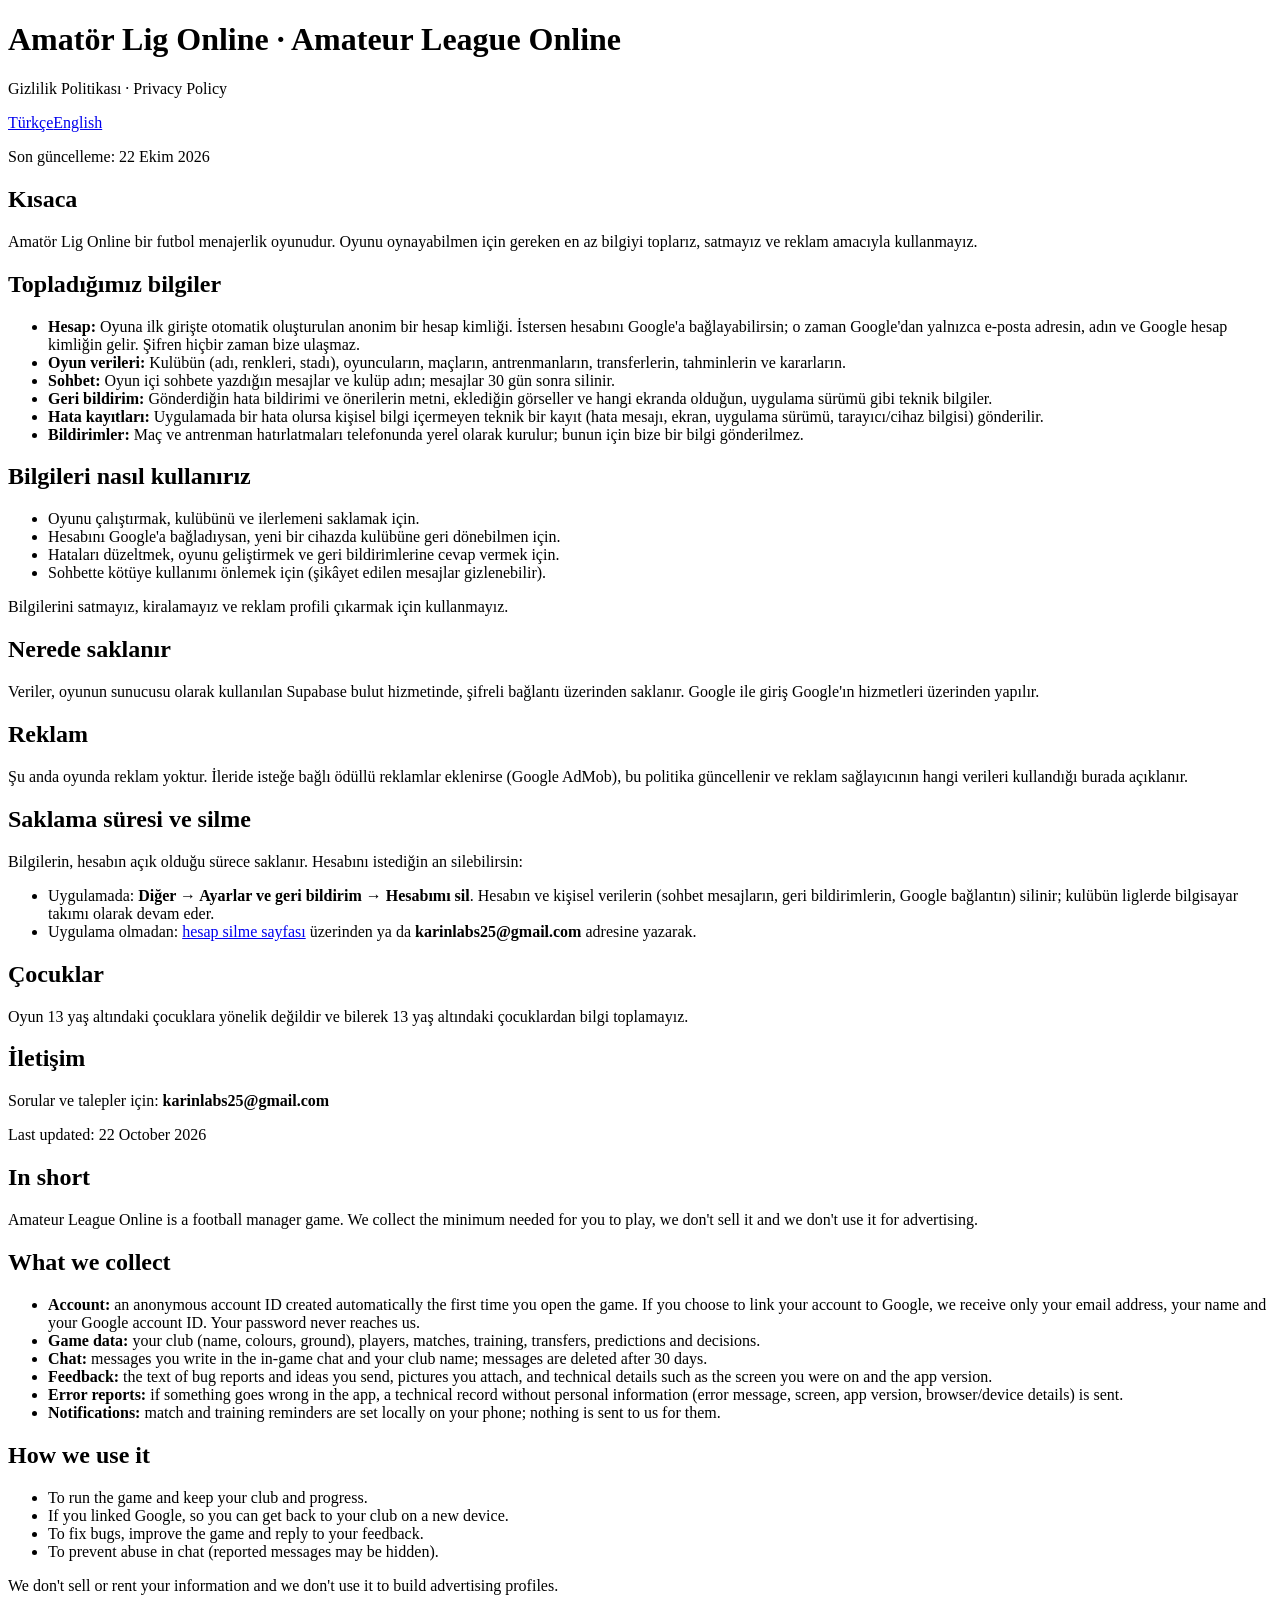
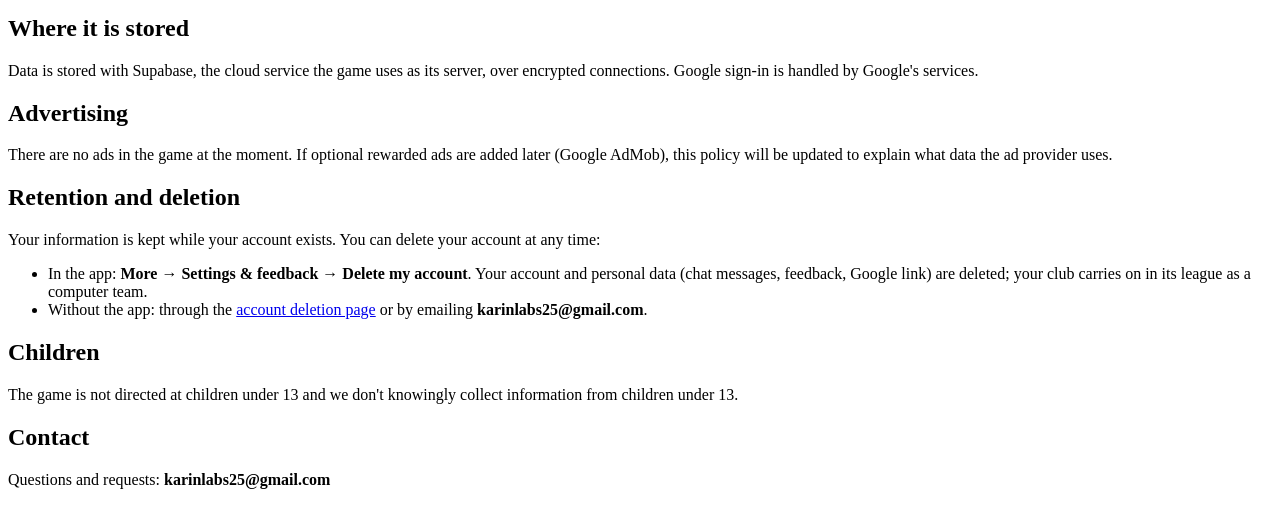
==== privacy.html @ 636dc2d3 "Create privacy.html" ====
<!doctype html><html lang="tr"><head><meta charset="utf-8"><meta name="viewport" content="width=device-width,initial-scale=1">
<title>Gizlilik Politikası · Privacy Policy — Amatör Lig Online</title><link rel="stylesheet" href="style.css"></head><body>
<header><h1>Amatör Lig Online · Amateur League Online</h1><p>Gizlilik Politikası · Privacy Policy</p></header>
<main><nav class="lang"><a href="#tr">Türkçe</a><a href="#en">English</a></nav>
<div id="tr">
<p class="muted">Son güncelleme: 22 Ekim 2026</p>
<section><h2>Kısaca</h2><p>Amatör Lig Online bir futbol menajerlik oyunudur. Oyunu oynayabilmen için gereken en az bilgiyi toplarız, satmayız ve reklam amacıyla kullanmayız.</p></section>
<section><h2>Topladığımız bilgiler</h2><ul>
<li><b>Hesap:</b> Oyuna ilk girişte otomatik oluşturulan anonim bir hesap kimliği. İstersen hesabını Google'a bağlayabilirsin; o zaman Google'dan yalnızca e-posta adresin, adın ve Google hesap kimliğin gelir. Şifren hiçbir zaman bize ulaşmaz.</li>
<li><b>Oyun verileri:</b> Kulübün (adı, renkleri, stadı), oyuncuların, maçların, antrenmanların, transferlerin, tahminlerin ve kararların.</li>
<li><b>Sohbet:</b> Oyun içi sohbete yazdığın mesajlar ve kulüp adın; mesajlar 30 gün sonra silinir.</li>
<li><b>Geri bildirim:</b> Gönderdiğin hata bildirimi ve önerilerin metni, eklediğin görseller ve hangi ekranda olduğun, uygulama sürümü gibi teknik bilgiler.</li>
<li><b>Hata kayıtları:</b> Uygulamada bir hata olursa kişisel bilgi içermeyen teknik bir kayıt (hata mesajı, ekran, uygulama sürümü, tarayıcı/cihaz bilgisi) gönderilir.</li>
<li><b>Bildirimler:</b> Maç ve antrenman hatırlatmaları telefonunda yerel olarak kurulur; bunun için bize bir bilgi gönderilmez.</li></ul></section>
<section><h2>Bilgileri nasıl kullanırız</h2><ul><li>Oyunu çalıştırmak, kulübünü ve ilerlemeni saklamak için.</li><li>Hesabını Google'a bağladıysan, yeni bir cihazda kulübüne geri dönebilmen için.</li><li>Hataları düzeltmek, oyunu geliştirmek ve geri bildirimlerine cevap vermek için.</li><li>Sohbette kötüye kullanımı önlemek için (şikâyet edilen mesajlar gizlenebilir).</li></ul>
<p>Bilgilerini satmayız, kiralamayız ve reklam profili çıkarmak için kullanmayız.</p></section>
<section><h2>Nerede saklanır</h2><p>Veriler, oyunun sunucusu olarak kullanılan Supabase bulut hizmetinde, şifreli bağlantı üzerinden saklanır. Google ile giriş Google'ın hizmetleri üzerinden yapılır.</p></section>
<section><h2>Reklam</h2><p>Şu anda oyunda reklam yoktur. İleride isteğe bağlı ödüllü reklamlar eklenirse (Google AdMob), bu politika güncellenir ve reklam sağlayıcının hangi verileri kullandığı burada açıklanır.</p></section>
<section><h2>Saklama süresi ve silme</h2><p>Bilgilerin, hesabın açık olduğu sürece saklanır. Hesabını istediğin an silebilirsin:</p><ul>
<li>Uygulamada: <b>Diğer → Ayarlar ve geri bildirim → Hesabımı sil</b>. Hesabın ve kişisel verilerin (sohbet mesajların, geri bildirimlerin, Google bağlantın) silinir; kulübün liglerde bilgisayar takımı olarak devam eder.</li>
<li>Uygulama olmadan: <a href="delete.html">hesap silme sayfası</a> üzerinden ya da <b>karinlabs25@gmail.com</b> adresine yazarak.</li></ul></section>
<section><h2>Çocuklar</h2><p>Oyun 13 yaş altındaki çocuklara yönelik değildir ve bilerek 13 yaş altındaki çocuklardan bilgi toplamayız.</p></section>
<section><h2>İletişim</h2><p>Sorular ve talepler için: <b>karinlabs25@gmail.com</b></p></section>
</div>
<div id="en">
<p class="muted">Last updated: 22 October 2026</p>
<section><h2>In short</h2><p>Amateur League Online is a football manager game. We collect the minimum needed for you to play, we don't sell it and we don't use it for advertising.</p></section>
<section><h2>What we collect</h2><ul>
<li><b>Account:</b> an anonymous account ID created automatically the first time you open the game. If you choose to link your account to Google, we receive only your email address, your name and your Google account ID. Your password never reaches us.</li>
<li><b>Game data:</b> your club (name, colours, ground), players, matches, training, transfers, predictions and decisions.</li>
<li><b>Chat:</b> messages you write in the in-game chat and your club name; messages are deleted after 30 days.</li>
<li><b>Feedback:</b> the text of bug reports and ideas you send, pictures you attach, and technical details such as the screen you were on and the app version.</li>
<li><b>Error reports:</b> if something goes wrong in the app, a technical record without personal information (error message, screen, app version, browser/device details) is sent.</li>
<li><b>Notifications:</b> match and training reminders are set locally on your phone; nothing is sent to us for them.</li></ul></section>
<section><h2>How we use it</h2><ul><li>To run the game and keep your club and progress.</li><li>If you linked Google, so you can get back to your club on a new device.</li><li>To fix bugs, improve the game and reply to your feedback.</li><li>To prevent abuse in chat (reported messages may be hidden).</li></ul>
<p>We don't sell or rent your information and we don't use it to build advertising profiles.</p></section>
<section><h2>Where it is stored</h2><p>Data is stored with Supabase, the cloud service the game uses as its server, over encrypted connections. Google sign-in is handled by Google's services.</p></section>
<section><h2>Advertising</h2><p>There are no ads in the game at the moment. If optional rewarded ads are added later (Google AdMob), this policy will be updated to explain what data the ad provider uses.</p></section>
<section><h2>Retention and deletion</h2><p>Your information is kept while your account exists. You can delete your account at any time:</p><ul>
<li>In the app: <b>More → Settings &amp; feedback → Delete my account</b>. Your account and personal data (chat messages, feedback, Google link) are deleted; your club carries on in its league as a computer team.</li>
<li>Without the app: through the <a href="delete.html">account deletion page</a> or by emailing <b>karinlabs25@gmail.com</b>.</li></ul></section>
<section><h2>Children</h2><p>The game is not directed at children under 13 and we don't knowingly collect information from children under 13.</p></section>
<section><h2>Contact</h2><p>Questions and requests: <b>karinlabs25@gmail.com</b></p></section>
</div></main></body></html>
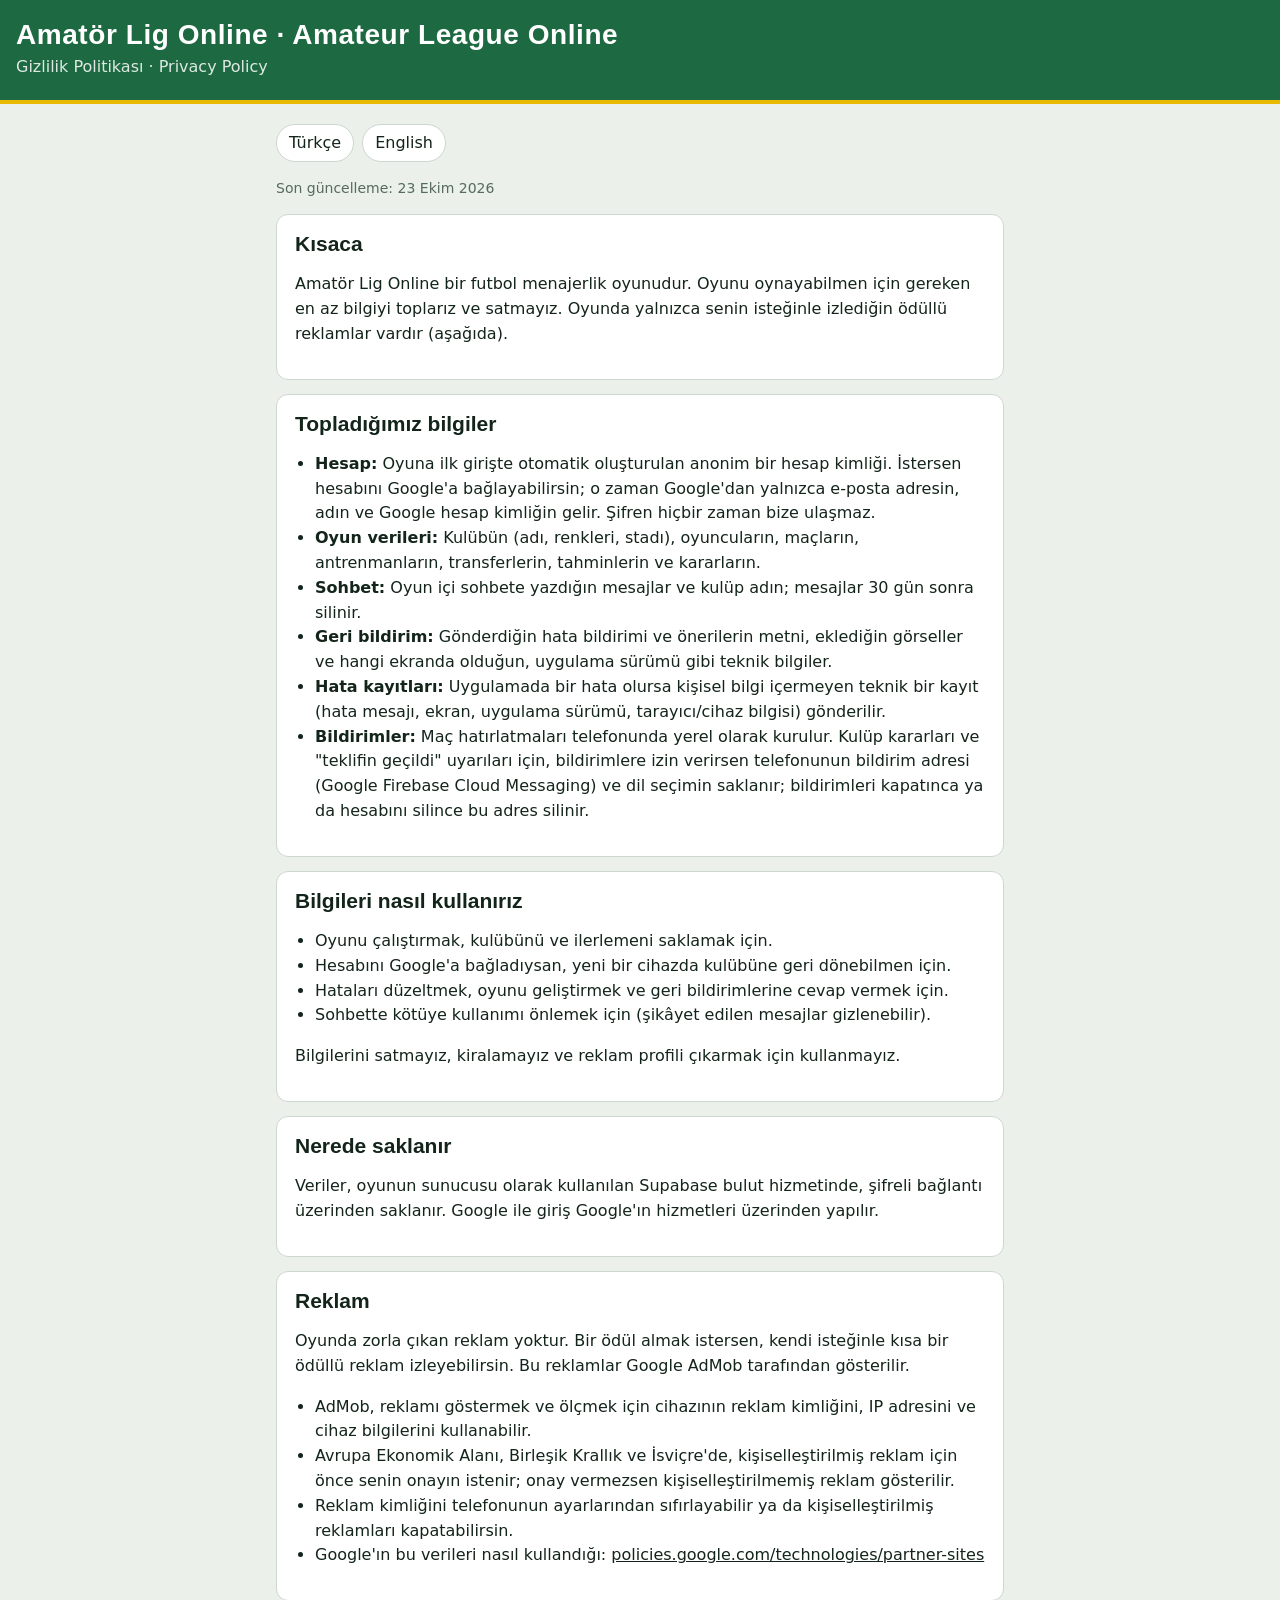
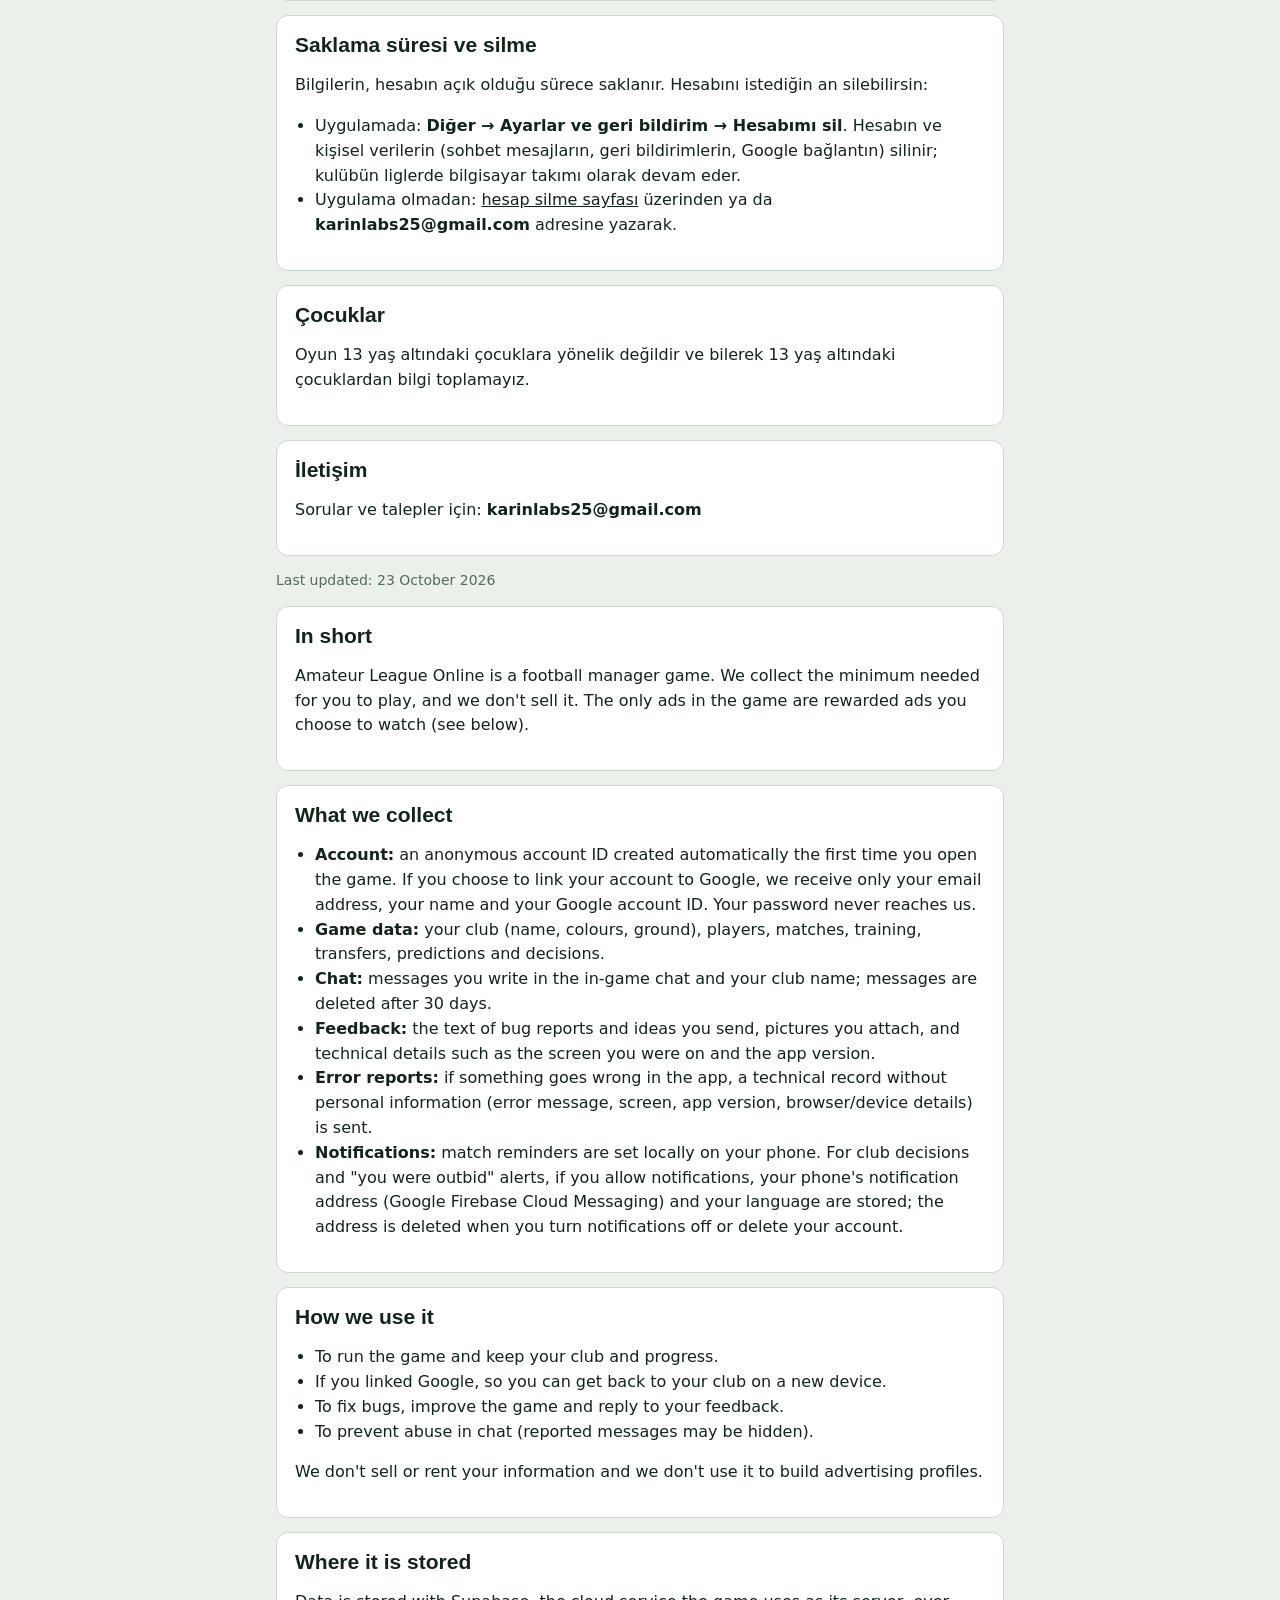
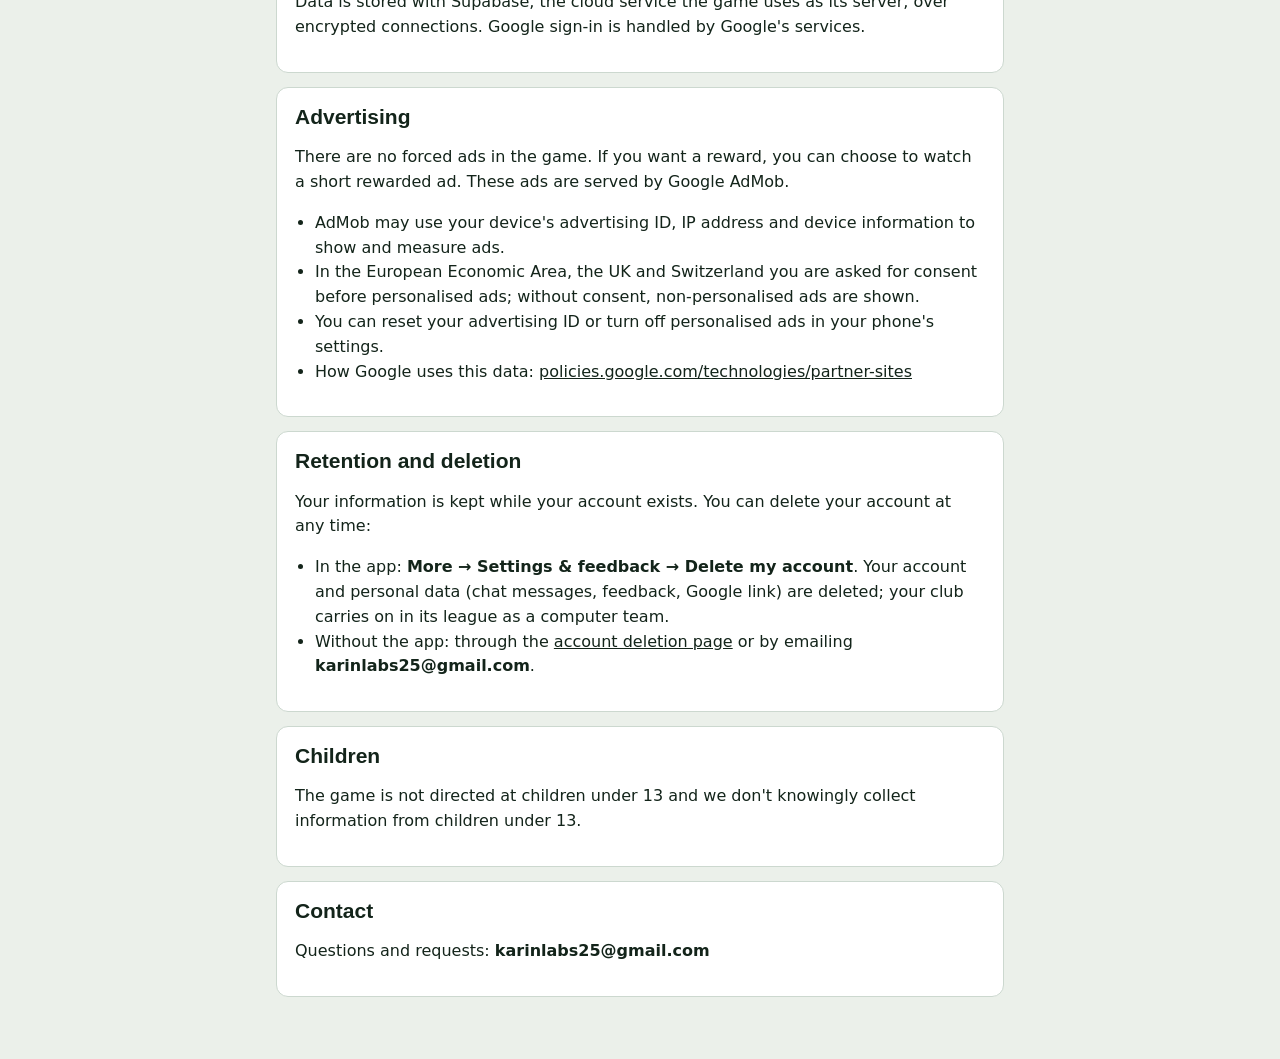
==== commit 4d0068fb: "Update privacy.html" ====
--- a/privacy.html
+++ b/privacy.html
@@ -3,19 +3,19 @@
 <header><h1>Amatör Lig Online · Amateur League Online</h1><p>Gizlilik Politikası · Privacy Policy</p></header>
 <main><nav class="lang"><a href="#tr">Türkçe</a><a href="#en">English</a></nav>
 <div id="tr">
-<p class="muted">Son güncelleme: 22 Ekim 2026</p>
-<section><h2>Kısaca</h2><p>Amatör Lig Online bir futbol menajerlik oyunudur. Oyunu oynayabilmen için gereken en az bilgiyi toplarız, satmayız ve reklam amacıyla kullanmayız.</p></section>
+<p class="muted">Son güncelleme: 23 Ekim 2026</p>
+<section><h2>Kısaca</h2><p>Amatör Lig Online bir futbol menajerlik oyunudur. Oyunu oynayabilmen için gereken en az bilgiyi toplarız ve satmayız. Oyunda yalnızca senin isteğinle izlediğin ödüllü reklamlar vardır (aşağıda).</p></section>
 <section><h2>Topladığımız bilgiler</h2><ul>
 <li><b>Hesap:</b> Oyuna ilk girişte otomatik oluşturulan anonim bir hesap kimliği. İstersen hesabını Google'a bağlayabilirsin; o zaman Google'dan yalnızca e-posta adresin, adın ve Google hesap kimliğin gelir. Şifren hiçbir zaman bize ulaşmaz.</li>
 <li><b>Oyun verileri:</b> Kulübün (adı, renkleri, stadı), oyuncuların, maçların, antrenmanların, transferlerin, tahminlerin ve kararların.</li>
 <li><b>Sohbet:</b> Oyun içi sohbete yazdığın mesajlar ve kulüp adın; mesajlar 30 gün sonra silinir.</li>
 <li><b>Geri bildirim:</b> Gönderdiğin hata bildirimi ve önerilerin metni, eklediğin görseller ve hangi ekranda olduğun, uygulama sürümü gibi teknik bilgiler.</li>
 <li><b>Hata kayıtları:</b> Uygulamada bir hata olursa kişisel bilgi içermeyen teknik bir kayıt (hata mesajı, ekran, uygulama sürümü, tarayıcı/cihaz bilgisi) gönderilir.</li>
-<li><b>Bildirimler:</b> Maç ve antrenman hatırlatmaları telefonunda yerel olarak kurulur; bunun için bize bir bilgi gönderilmez.</li></ul></section>
+<li><b>Bildirimler:</b> Maç hatırlatmaları telefonunda yerel olarak kurulur. Kulüp kararları ve "teklifin geçildi" uyarıları için, bildirimlere izin verirsen telefonunun bildirim adresi (Google Firebase Cloud Messaging) ve dil seçimin saklanır; bildirimleri kapatınca ya da hesabını silince bu adres silinir.</li></ul></section>
 <section><h2>Bilgileri nasıl kullanırız</h2><ul><li>Oyunu çalıştırmak, kulübünü ve ilerlemeni saklamak için.</li><li>Hesabını Google'a bağladıysan, yeni bir cihazda kulübüne geri dönebilmen için.</li><li>Hataları düzeltmek, oyunu geliştirmek ve geri bildirimlerine cevap vermek için.</li><li>Sohbette kötüye kullanımı önlemek için (şikâyet edilen mesajlar gizlenebilir).</li></ul>
 <p>Bilgilerini satmayız, kiralamayız ve reklam profili çıkarmak için kullanmayız.</p></section>
 <section><h2>Nerede saklanır</h2><p>Veriler, oyunun sunucusu olarak kullanılan Supabase bulut hizmetinde, şifreli bağlantı üzerinden saklanır. Google ile giriş Google'ın hizmetleri üzerinden yapılır.</p></section>
-<section><h2>Reklam</h2><p>Şu anda oyunda reklam yoktur. İleride isteğe bağlı ödüllü reklamlar eklenirse (Google AdMob), bu politika güncellenir ve reklam sağlayıcının hangi verileri kullandığı burada açıklanır.</p></section>
+<section><h2>Reklam</h2><p>Oyunda zorla çıkan reklam yoktur. Bir ödül almak istersen, kendi isteğinle kısa bir ödüllü reklam izleyebilirsin. Bu reklamlar Google AdMob tarafından gösterilir.</p><ul><li>AdMob, reklamı göstermek ve ölçmek için cihazının reklam kimliğini, IP adresini ve cihaz bilgilerini kullanabilir.</li><li>Avrupa Ekonomik Alanı, Birleşik Krallık ve İsviçre'de, kişiselleştirilmiş reklam için önce senin onayın istenir; onay vermezsen kişiselleştirilmemiş reklam gösterilir.</li><li>Reklam kimliğini telefonunun ayarlarından sıfırlayabilir ya da kişiselleştirilmiş reklamları kapatabilirsin.</li><li>Google'ın bu verileri nasıl kullandığı: <a href="https://policies.google.com/technologies/partner-sites">policies.google.com/technologies/partner-sites</a></li></ul></section>
 <section><h2>Saklama süresi ve silme</h2><p>Bilgilerin, hesabın açık olduğu sürece saklanır. Hesabını istediğin an silebilirsin:</p><ul>
 <li>Uygulamada: <b>Diğer → Ayarlar ve geri bildirim → Hesabımı sil</b>. Hesabın ve kişisel verilerin (sohbet mesajların, geri bildirimlerin, Google bağlantın) silinir; kulübün liglerde bilgisayar takımı olarak devam eder.</li>
 <li>Uygulama olmadan: <a href="delete.html">hesap silme sayfası</a> üzerinden ya da <b>karinlabs25@gmail.com</b> adresine yazarak.</li></ul></section>
@@ -23,19 +23,19 @@
 <section><h2>İletişim</h2><p>Sorular ve talepler için: <b>karinlabs25@gmail.com</b></p></section>
 </div>
 <div id="en">
-<p class="muted">Last updated: 22 October 2026</p>
-<section><h2>In short</h2><p>Amateur League Online is a football manager game. We collect the minimum needed for you to play, we don't sell it and we don't use it for advertising.</p></section>
+<p class="muted">Last updated: 23 October 2026</p>
+<section><h2>In short</h2><p>Amateur League Online is a football manager game. We collect the minimum needed for you to play, and we don't sell it. The only ads in the game are rewarded ads you choose to watch (see below).</p></section>
 <section><h2>What we collect</h2><ul>
 <li><b>Account:</b> an anonymous account ID created automatically the first time you open the game. If you choose to link your account to Google, we receive only your email address, your name and your Google account ID. Your password never reaches us.</li>
 <li><b>Game data:</b> your club (name, colours, ground), players, matches, training, transfers, predictions and decisions.</li>
 <li><b>Chat:</b> messages you write in the in-game chat and your club name; messages are deleted after 30 days.</li>
 <li><b>Feedback:</b> the text of bug reports and ideas you send, pictures you attach, and technical details such as the screen you were on and the app version.</li>
 <li><b>Error reports:</b> if something goes wrong in the app, a technical record without personal information (error message, screen, app version, browser/device details) is sent.</li>
-<li><b>Notifications:</b> match and training reminders are set locally on your phone; nothing is sent to us for them.</li></ul></section>
+<li><b>Notifications:</b> match reminders are set locally on your phone. For club decisions and "you were outbid" alerts, if you allow notifications, your phone's notification address (Google Firebase Cloud Messaging) and your language are stored; the address is deleted when you turn notifications off or delete your account.</li></ul></section>
 <section><h2>How we use it</h2><ul><li>To run the game and keep your club and progress.</li><li>If you linked Google, so you can get back to your club on a new device.</li><li>To fix bugs, improve the game and reply to your feedback.</li><li>To prevent abuse in chat (reported messages may be hidden).</li></ul>
 <p>We don't sell or rent your information and we don't use it to build advertising profiles.</p></section>
 <section><h2>Where it is stored</h2><p>Data is stored with Supabase, the cloud service the game uses as its server, over encrypted connections. Google sign-in is handled by Google's services.</p></section>
-<section><h2>Advertising</h2><p>There are no ads in the game at the moment. If optional rewarded ads are added later (Google AdMob), this policy will be updated to explain what data the ad provider uses.</p></section>
+<section><h2>Advertising</h2><p>There are no forced ads in the game. If you want a reward, you can choose to watch a short rewarded ad. These ads are served by Google AdMob.</p><ul><li>AdMob may use your device's advertising ID, IP address and device information to show and measure ads.</li><li>In the European Economic Area, the UK and Switzerland you are asked for consent before personalised ads; without consent, non-personalised ads are shown.</li><li>You can reset your advertising ID or turn off personalised ads in your phone's settings.</li><li>How Google uses this data: <a href="https://policies.google.com/technologies/partner-sites">policies.google.com/technologies/partner-sites</a></li></ul></section>
 <section><h2>Retention and deletion</h2><p>Your information is kept while your account exists. You can delete your account at any time:</p><ul>
 <li>In the app: <b>More → Settings &amp; feedback → Delete my account</b>. Your account and personal data (chat messages, feedback, Google link) are deleted; your club carries on in its league as a computer team.</li>
 <li>Without the app: through the <a href="delete.html">account deletion page</a> or by emailing <b>karinlabs25@gmail.com</b>.</li></ul></section>
--- a/style.css
+++ b/style.css
@@ -0,0 +1,8 @@
+:root{--bg:#EBF0EA;--surface:#fff;--ink:#13241A;--muted:#566A5D;--line:#CCD8CF;--pitch:#1D6A42;--card:#E9B800}
+@media (prefers-color-scheme:dark){:root{--bg:#0D1611;--surface:#15221A;--ink:#E3ECE5;--muted:#91A698;--line:#273A2E;--pitch:#1A5C3A;--card:#F0C531}}
+*{box-sizing:border-box}body{margin:0;background:var(--bg);color:var(--ink);font:16px/1.55 "Source Sans 3",system-ui,sans-serif}
+header{background:var(--pitch);color:#fff;padding:20px 16px;border-bottom:4px solid var(--card)}header h1{margin:0;font:700 28px/1.1 "Saira Condensed","Arial Narrow",sans-serif;letter-spacing:.02em}
+header p{margin:4px 0 0;opacity:.85}main{max-width:760px;margin:0 auto;padding:20px 16px 48px}
+nav.lang{display:flex;gap:8px;margin-bottom:16px}nav.lang a{padding:6px 12px;border:1px solid var(--line);border-radius:999px;color:var(--ink);text-decoration:none;background:var(--surface)}
+section{background:var(--surface);border:1px solid var(--line);border-radius:12px;padding:16px 18px;margin-bottom:14px}h2{font:700 21px/1.2 "Saira Condensed","Arial Narrow",sans-serif;margin:0 0 8px}
+ul{padding-left:20px}a{color:inherit}.muted{color:var(--muted);font-size:14px}code{background:var(--bg);padding:1px 6px;border-radius:6px}
